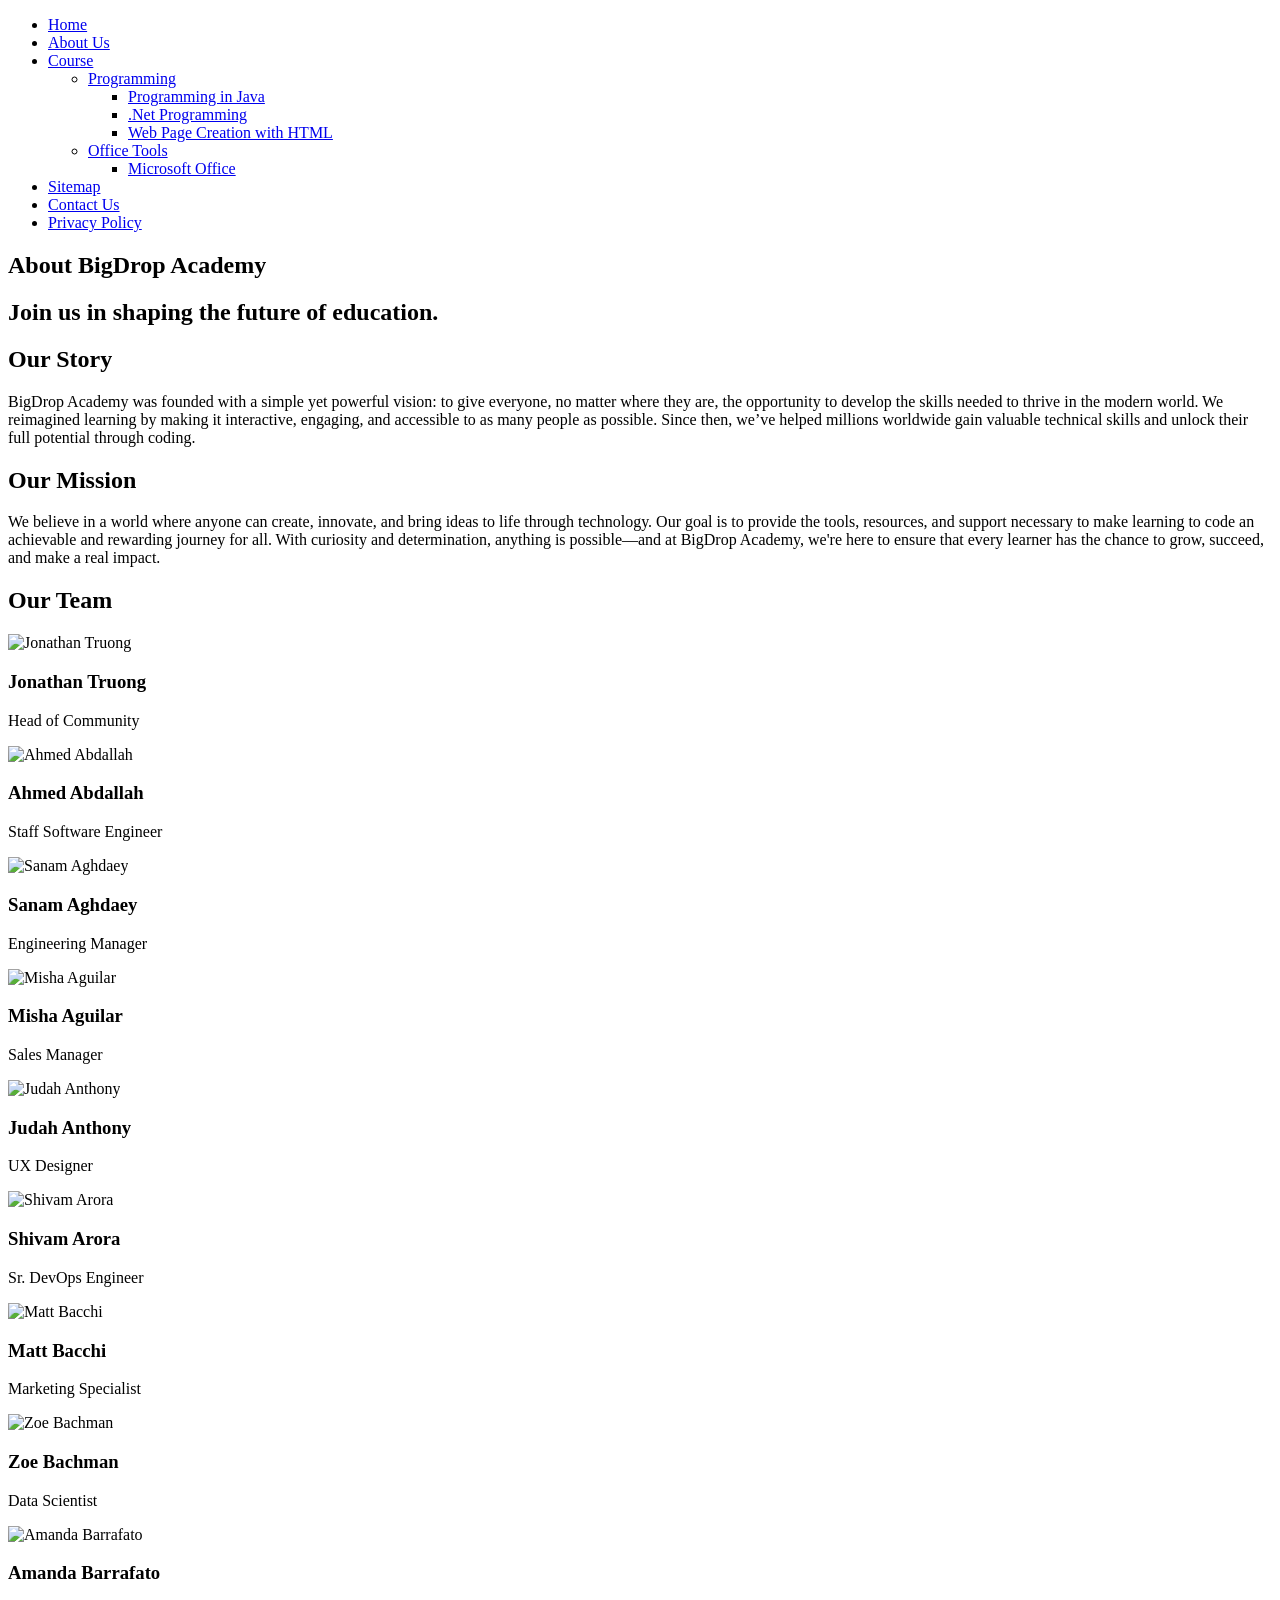
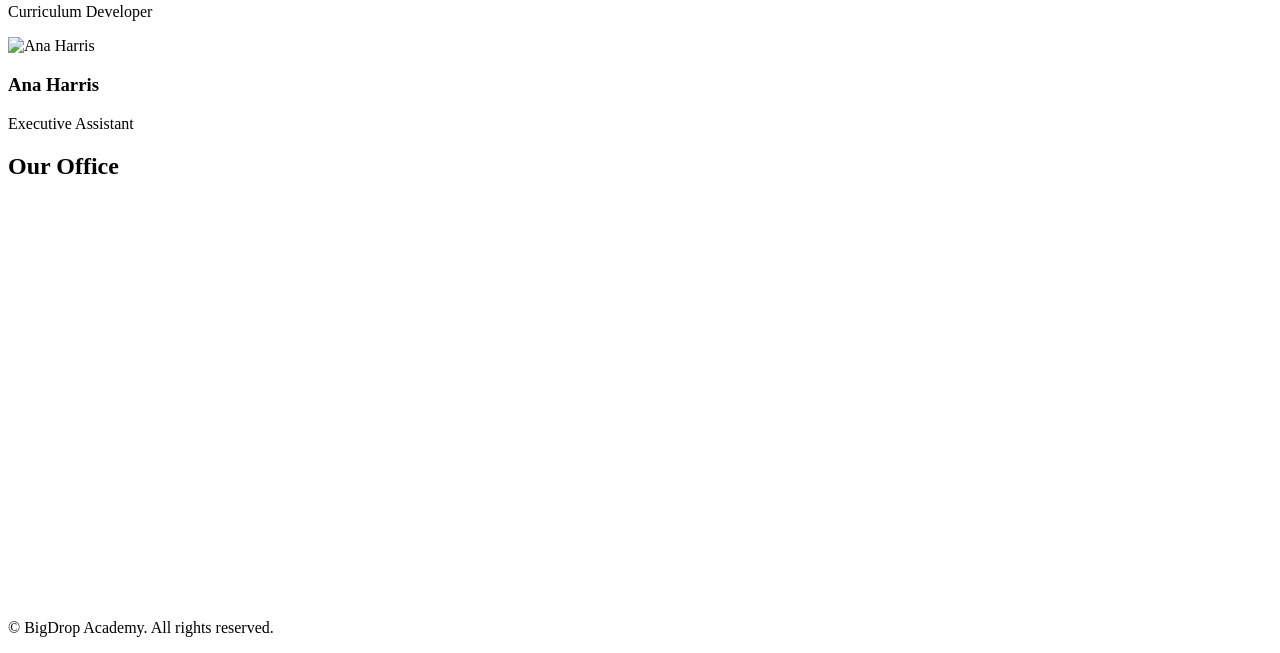
==== pages/about-us.html @ 1285312a "Reorganize project structure" ====
<!DOCTYPE html>
<html lang="en">

<head>
  <meta charset="UTF-8">
  <meta name="viewport" content="width=device-width, initial-scale=1.0">
  <title>About Us | BigDrop Academy</title>
  <link rel="stylesheet" href="styles.css">
</head>

<body>

  <header>
    <nav>
      <ul>
        <li><a href="index.html">Home</a></li>
        <li><a href="about-us.html">About Us</a></li>
        <li><a href="course-list.html">Course</a>
          <ul>
            <li><a href="course-list.html">Programming</a>
              <ul>
                <li><a href="java-course.html">Programming in Java</a></li>
                <li><a href="dotnet-course.html">.Net Programming</a></li>
                <li><a href="html-course.html">Web Page Creation with HTML</a></li>
              </ul>
            </li>
            <li><a href="course-list.html">Office Tools</a>
              <ul>
                <li><a href="#">Microsoft Office</a></li>
              </ul>
            </li>
          </ul>
        </li>
        <li><a href="sitemap.html">Sitemap</a></li>
        <li><a href="contact-us.html">Contact Us</a></li>
        <li><a href="privacy-policy.html">Privacy Policy</a></li>
      </ul>
    </nav>
  </header>

  <main>
    
    <section class="main-header">
      <h1>About BigDrop Academy</h1>
      <h2>Join us in shaping the future of education.</h2>
    </section>

    <section class="about-content">
      <div class="about-container">
        <!-- Our Story -->
        <div class="about-story" id="our-story">
          <h2>Our Story</h2>
          <p>BigDrop Academy was founded with a simple yet powerful vision: to give everyone, no matter where they are,
            the opportunity to develop the skills needed to thrive in the modern world. We reimagined learning by making
            it interactive, engaging, and accessible to as many people as possible. Since then, we’ve helped millions
            worldwide gain valuable technical skills and unlock their full potential through coding.</p>
        </div>

        <!-- Our Mission -->
        <div class="about-mission" id="our-mission">
          <h2>Our Mission</h2>
          <p>We believe in a world where anyone can create, innovate, and bring ideas to life through technology. Our
            goal is to provide the tools, resources, and support necessary to make learning to code an achievable and
            rewarding journey for all. With curiosity and determination, anything is possible—and at BigDrop Academy,
            we're here to ensure that every learner has the chance to grow, succeed, and make a real impact.</p>
        </div>
      </div>

      <!-- Our Team -->
      <div class="about-team" id="our-team">
        <h2>Our Team</h2>
        <div class="team-container">
          <div class="team-member">
            <img src="https://codeprty.github.io/academy/images/team1.jpg" alt="Jonathan Truong">
            <h3>Jonathan Truong</h3>
            <p>Head of Community</p>
          </div>
          <div class="team-member">
            <img src="https://codeprty.github.io/academy/images/team2.jpg" alt="Ahmed Abdallah">
            <h3>Ahmed Abdallah</h3>
            <p>Staff Software Engineer</p>
          </div>
          <div class="team-member">
            <img src="https://codeprty.github.io/academy/images/team3.jpg" alt="Sanam Aghdaey">
            <h3>Sanam Aghdaey</h3>
            <p>Engineering Manager</p>
          </div>
          <div class="team-member">
            <img src="https://codeprty.github.io/academy/images/team4.jpg" alt="Misha Aguilar">
            <h3>Misha Aguilar</h3>
            <p>Sales Manager</p>
          </div>
          <div class="team-member">
            <img src="https://codeprty.github.io/academy/images/team5.jpg" alt="Judah Anthony">
            <h3>Judah Anthony</h3>
            <p>UX Designer</p>
          </div>
          <div class="team-member">
            <img src="https://codeprty.github.io/academy/images/team6.jpg" alt="Shivam Arora">
            <h3>Shivam Arora</h3>
            <p>Sr. DevOps Engineer</p>
          </div>
          <div class="team-member">
            <img src="https://codeprty.github.io/academy/images/team7.jpg" alt="Matt Bacchi">
            <h3>Matt Bacchi</h3>
            <p>Marketing Specialist</p>
          </div>
          <div class="team-member">
            <img src="https://codeprty.github.io/academy/images/team8.jpg" alt="Zoe Bachman">
            <h3>Zoe Bachman</h3>
            <p>Data Scientist</p>
          </div>
          <div class="team-member">
            <img src="https://codeprty.github.io/academy/images/team9.jpg" alt="Amanda Barrafato">
            <h3>Amanda Barrafato</h3>
            <p>Curriculum Developer</p>
          </div>
          <div class="team-member">
            <img src="https://codeprty.github.io/academy/images/team10.jpg" alt="Ana Harris">
            <h3>Ana Harris</h3>
            <p>Executive Assistant</p>
          </div>
        </div>
      </div>
    </section>

    <!-- Our Location -->
    <section id="office-location">
      <h2>Our Office</h2>
      <div class="map-container">
        <iframe
          src="https://www.google.com/maps/embed?pb=!1m18!1m12!1m3!1d3971.9351263590847!2d100.32158757447539!3d5.426826834936176!2m3!1f0!2f0!3f0!3m2!1i1024!2i768!4f13.1!3m3!1m2!1s0x304ac3a170118c59%3A0x60f1644fb8a9685e!2sWawasan%20Open%20University!5e0!3m2!1sen!2smy!4v1740678207536!5m2!1sen!2smy"
          width="600" height="400" style="border:0;" allowfullscreen="" loading="lazy">
        </iframe>
      </div>
    </section>

  </main>

  <footer>
    <p>&copy; BigDrop Academy. All rights reserved.</p>
  </footer>

  <script src="https://code.jquery.com/jquery-3.6.0.min.js"></script>
  <script src="script.js"></script>
</body>

</html>
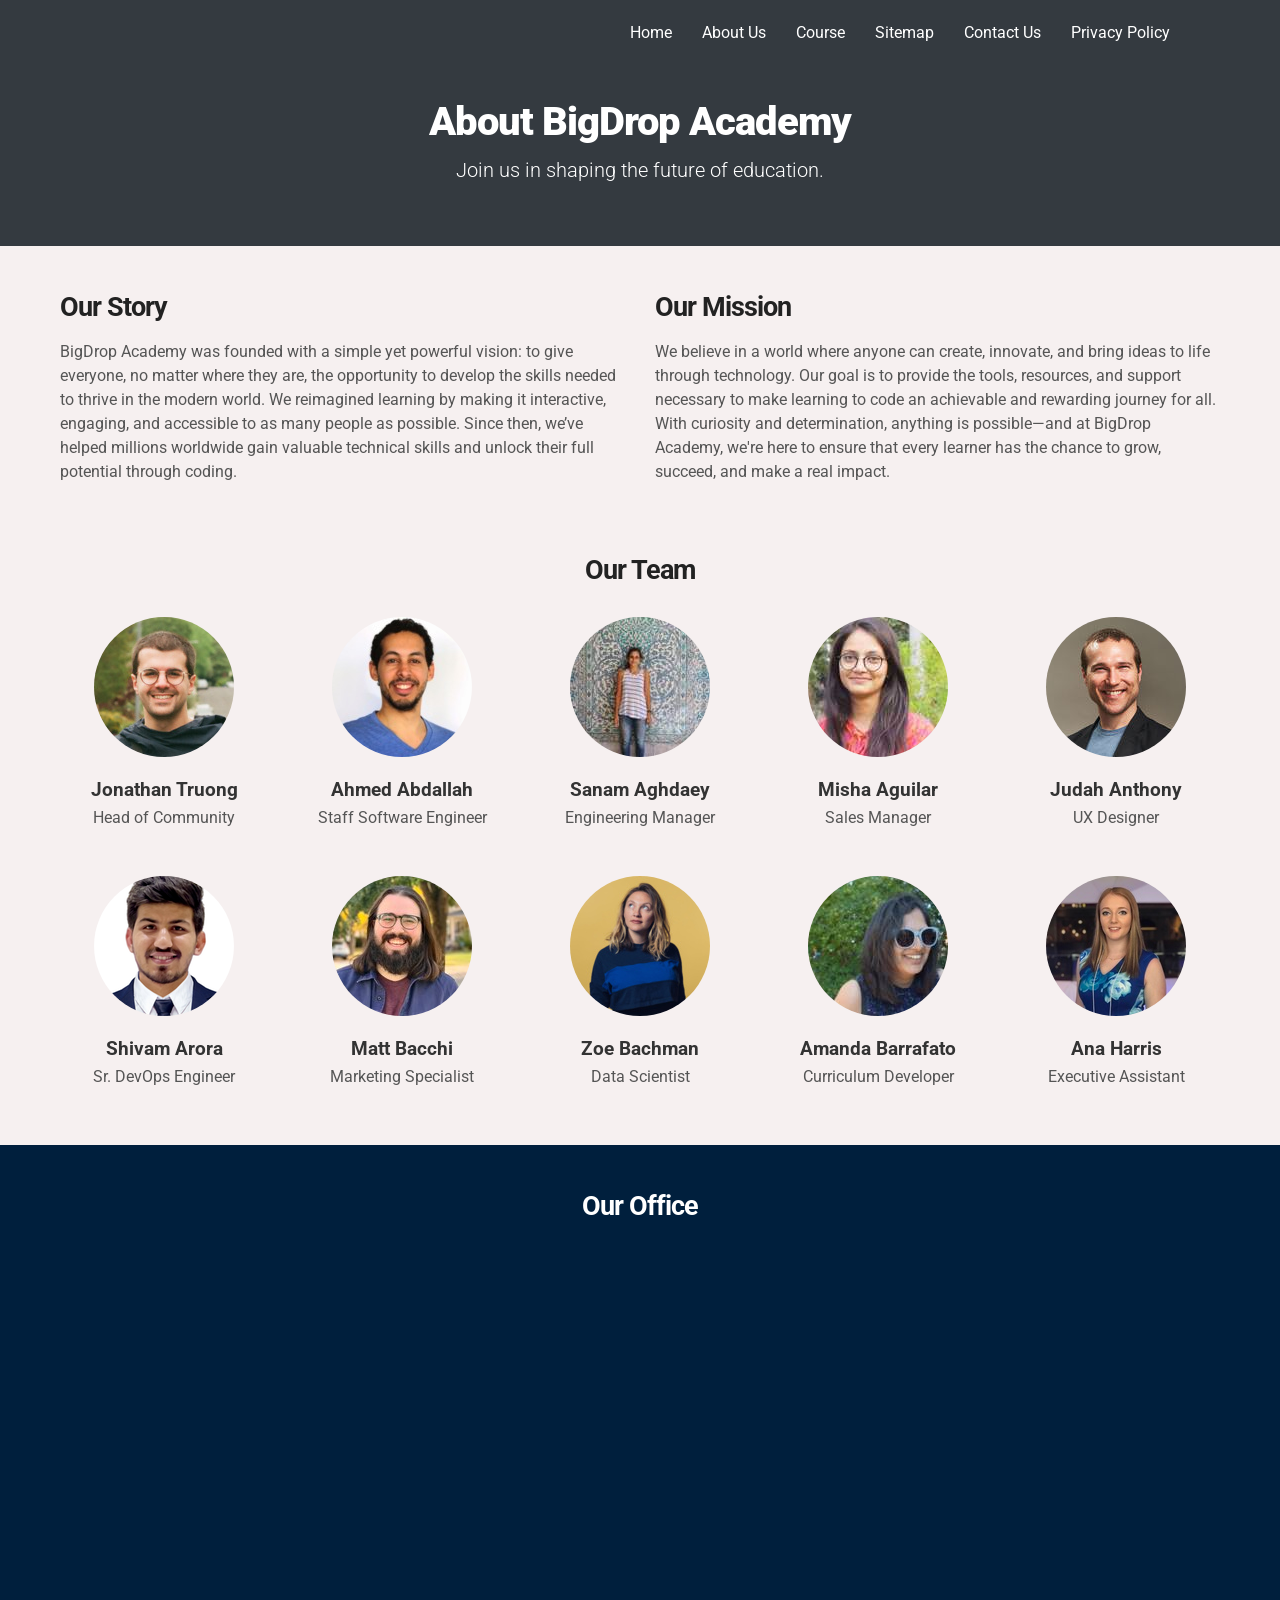
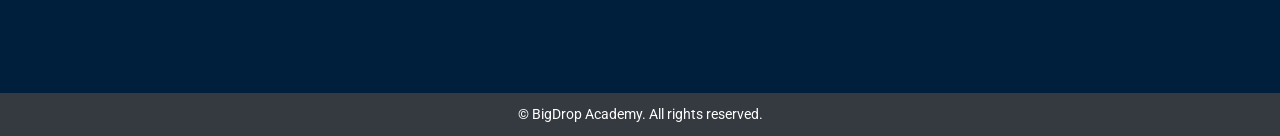
==== commit 6bebaf65: "Refactor pages directory structure and update paths" ====
--- a/pages/about-us.html
+++ b/pages/about-us.html
@@ -5,7 +5,7 @@
   <meta charset="UTF-8">
   <meta name="viewport" content="width=device-width, initial-scale=1.0">
   <title>About Us | BigDrop Academy</title>
-  <link rel="stylesheet" href="styles.css">
+  <link rel="stylesheet" href="../assets/css/styles.css">
 </head>
 
 <body>
@@ -13,27 +13,27 @@
   <header>
     <nav>
       <ul>
-        <li><a href="index.html">Home</a></li>
-        <li><a href="about-us.html">About Us</a></li>
-        <li><a href="course-list.html">Course</a>
+        <li><a href="../index.html">Home</a></li>
+        <li><a href="../pages/about-us.html">About Us</a></li>
+        <li><a href="../pages/course-list.html">Course</a>
           <ul>
-            <li><a href="course-list.html">Programming</a>
+            <li><a href="../pages/course-list.html">Programming</a>
               <ul>
-                <li><a href="java-course.html">Programming in Java</a></li>
-                <li><a href="dotnet-course.html">.Net Programming</a></li>
-                <li><a href="html-course.html">Web Page Creation with HTML</a></li>
+                <li><a href="../pages/java-course.html">Programming in Java</a></li>
+                <li><a href="../pages/dotnet-course.html">.Net Programming</a></li>
+                <li><a href="../pages/html-course.html">Web Page Creation with HTML</a></li>
               </ul>
             </li>
-            <li><a href="course-list.html">Office Tools</a>
+            <li><a href="../pages/course-list.html">Office Tools</a>
               <ul>
                 <li><a href="#">Microsoft Office</a></li>
               </ul>
             </li>
           </ul>
         </li>
-        <li><a href="sitemap.html">Sitemap</a></li>
-        <li><a href="contact-us.html">Contact Us</a></li>
-        <li><a href="privacy-policy.html">Privacy Policy</a></li>
+        <li><a href="../pages/sitemap.html">Sitemap</a></li>
+        <li><a href="../pages/contact-us.html">Contact Us</a></li>
+        <li><a href="../pages/privacy-policy.html">Privacy Policy</a></li>
       </ul>
     </nav>
   </header>
@@ -71,52 +71,52 @@
         <h2>Our Team</h2>
         <div class="team-container">
           <div class="team-member">
-            <img src="https://codeprty.github.io/academy/images/team1.jpg" alt="Jonathan Truong">
+            <img src="../assets/images/team1.jpg" alt="Jonathan Truong">
             <h3>Jonathan Truong</h3>
             <p>Head of Community</p>
           </div>
           <div class="team-member">
-            <img src="https://codeprty.github.io/academy/images/team2.jpg" alt="Ahmed Abdallah">
+            <img src="../assets/images/team2.jpg" alt="Ahmed Abdallah">
             <h3>Ahmed Abdallah</h3>
             <p>Staff Software Engineer</p>
           </div>
           <div class="team-member">
-            <img src="https://codeprty.github.io/academy/images/team3.jpg" alt="Sanam Aghdaey">
+            <img src="../assets/images/team3.jpg" alt="Sanam Aghdaey">
             <h3>Sanam Aghdaey</h3>
             <p>Engineering Manager</p>
           </div>
           <div class="team-member">
-            <img src="https://codeprty.github.io/academy/images/team4.jpg" alt="Misha Aguilar">
+            <img src="../assets/images/team4.jpg" alt="Misha Aguilar">
             <h3>Misha Aguilar</h3>
             <p>Sales Manager</p>
           </div>
           <div class="team-member">
-            <img src="https://codeprty.github.io/academy/images/team5.jpg" alt="Judah Anthony">
+            <img src="../assets/images/team5.jpg" alt="Judah Anthony">
             <h3>Judah Anthony</h3>
             <p>UX Designer</p>
           </div>
           <div class="team-member">
-            <img src="https://codeprty.github.io/academy/images/team6.jpg" alt="Shivam Arora">
+            <img src="../assets/images/team6.jpg" alt="Shivam Arora">
             <h3>Shivam Arora</h3>
             <p>Sr. DevOps Engineer</p>
           </div>
           <div class="team-member">
-            <img src="https://codeprty.github.io/academy/images/team7.jpg" alt="Matt Bacchi">
+            <img src="../assets/images/team7.jpg" alt="Matt Bacchi">
             <h3>Matt Bacchi</h3>
             <p>Marketing Specialist</p>
           </div>
           <div class="team-member">
-            <img src="https://codeprty.github.io/academy/images/team8.jpg" alt="Zoe Bachman">
+            <img src="../assets/images/team8.jpg" alt="Zoe Bachman">
             <h3>Zoe Bachman</h3>
             <p>Data Scientist</p>
           </div>
           <div class="team-member">
-            <img src="https://codeprty.github.io/academy/images/team9.jpg" alt="Amanda Barrafato">
+            <img src="../assets/images/team9.jpg" alt="Amanda Barrafato">
             <h3>Amanda Barrafato</h3>
             <p>Curriculum Developer</p>
           </div>
           <div class="team-member">
-            <img src="https://codeprty.github.io/academy/images/team10.jpg" alt="Ana Harris">
+            <img src="../assets/images/team10.jpg" alt="Ana Harris">
             <h3>Ana Harris</h3>
             <p>Executive Assistant</p>
           </div>
@@ -142,7 +142,7 @@
   </footer>
 
   <script src="https://code.jquery.com/jquery-3.6.0.min.js"></script>
-  <script src="script.js"></script>
+  <script src="../assets/js/script.js"></script>
 </body>
 
 </html>
--- a/assets/css/styles.css
+++ b/assets/css/styles.css
@@ -0,0 +1,1522 @@
+@import url("https://fonts.googleapis.com/css2?family=Roboto:wght@300;400;700&display=swap");
+
+/* Global Styles */
+* {
+  margin: 0;
+  padding: 0;
+  box-sizing: border-box;
+  font-family: "Roboto", sans-serif;
+}
+
+html,
+body {
+  min-height: 100vh;
+  display: flex;
+  flex-direction: column;
+  font-size: 16px;
+  line-height: 1.6;
+  background-color: #f6f0f0;
+  color: #333;
+}
+
+html {
+  scroll-behavior: smooth;
+  overflow-y: scroll;
+}
+
+main {
+  flex: 1;
+}
+
+/* Home Page */
+/* Header & Navigation */
+header {
+  position: fixed;
+  top: 0;
+  width: 100%;
+  background: #343a40;
+  padding: 10px 20px;
+  z-index: 1000;
+}
+
+nav {
+  display: flex;
+  justify-content: flex-end;
+  padding-right: 80px;
+}
+
+nav ul {
+  list-style: none;
+  display: flex;
+  gap: 10px;
+}
+
+nav ul li {
+  position: relative;
+}
+
+nav ul li a {
+  text-decoration: none;
+  color: white;
+  padding: 10px 10px;
+  display: inline-block;
+  transition: all 0.3s ease-in-out;
+}
+
+nav ul li a:hover {
+  background: #0099e6;
+  color: white;
+}
+
+/* Dropdown Styles */
+nav ul ul {
+  display: none;
+  position: absolute;
+  background: #495057;
+  top: 100%;
+  left: 0;
+  min-width: 200px;
+}
+
+nav ul ul li a {
+  display: block;
+  padding: 10px;
+  color: white;
+}
+
+nav ul li:hover>ul {
+  display: block;
+}
+
+nav ul ul ul {
+  top: 0;
+  left: 100%;
+}
+
+/* Main Header Section */
+.main-header {
+  text-align: center;
+  background: #343a40;
+  color: white;
+  padding: 90px 30px 40px;
+  width: 100%;
+  margin: 0 auto;
+}
+
+.main-header h1 {
+  font-size: 2.5rem;
+  font-weight: 900;
+  letter-spacing: -1px;
+}
+
+.main-header h2 {
+  font-size: 1.25rem;
+  font-weight: 300;
+  margin-bottom: 20px;
+}
+
+/* Call-to-Action Button Styling */
+.main-header button,
+.join-us-text button {
+  background: #e1ad01;
+  color: #343a40;
+  border: none;
+  padding: 14px 28px;
+  font-size: 18px;
+  font-weight: bold;
+  border-radius: 25px;
+  cursor: pointer;
+  transition: all 0.3s ease-in-out;
+}
+
+.main-header button:hover,
+.join-us-text button:hover {
+  background: #0099e6;
+  color: white;
+  transform: translateY(-3px);
+  box-shadow: 0px 8px 16px rgba(0, 0, 0, 0.3);
+}
+
+/* Why Learn Section */
+#why-learn {
+  text-align: center;
+  padding: 40px 20px;
+  display: grid;
+  grid-template-columns: repeat(2, 1fr);
+  gap: 20px;
+  max-width: 1000px;
+  margin: 0 auto;
+}
+
+#why-learn h2 {
+  grid-column: 1 / -1;
+  margin-bottom: 20px;
+  font-size: 2.2rem;
+  letter-spacing: -1px;
+}
+
+.image-item {
+  display: flex;
+  flex-direction: column;
+  align-items: center;
+  text-align: center;
+  padding: 15px;
+  background: #fafafa;
+  border-radius: 10px;
+  box-shadow: 0 4px 8px rgba(0, 0, 0, 0.1);
+}
+
+.image-gallery img {
+  width: 100%;
+  max-height: 180px;
+  object-fit: cover;
+  border-radius: 10px;
+}
+
+.image-text h3 {
+  font-size: 1.4rem;
+  font-weight: bold;
+  margin-top: 5px;
+  letter-spacing: -1px;
+}
+
+.image-text p {
+  font-size: 1rem;
+  line-height: 1.5;
+}
+
+/* Testimonials Section */
+#alumni-section {
+  padding: 40px 20px;
+  background-color: #001f3d;
+  text-align: center;
+  color: white;
+}
+
+#alumni-section h2 {
+  font-size: 2.2rem;
+  margin-bottom: 20px;
+  letter-spacing: -1px;
+}
+
+/* Testimonial Wrapper */
+.testimonial-wrapper {
+  overflow: hidden;
+  max-width: 600px;
+  margin: 0 auto;
+}
+
+/* Testimonial Container */
+.testimonial-container {
+  display: flex;
+  transition: transform 0.6s ease-in-out;
+  width: 300%;
+}
+
+/* Single Testimonial */
+.testimonial {
+  flex: 0 0 100%;
+  max-width: 600px;
+  display: flex;
+  align-items: center;
+  background: #fff;
+  padding: 20px;
+  border-radius: 10px;
+  box-shadow: 0 4px 8px rgba(0, 0, 0, 0.1);
+  margin-right: 15px;
+}
+
+/* Removes Extra Space from the Last Testimonial */
+.testimonial:last-child {
+  margin-right: 0;
+}
+
+/* Testimonial Image Styling */
+.testimonial img {
+  width: 150px;
+  height: 150px;
+  border-radius: 50%;
+  margin-right: 30px;
+}
+
+.testimonial-content h3 {
+  font-size: 1.2rem;
+  margin-bottom: 3px;
+  color: #333;
+}
+
+.testimonial-content h4 {
+  font-size: 1.3rem;
+  font-weight: normal;
+  margin-bottom: 3px;
+  color: #555;
+  letter-spacing: -1px;
+}
+
+.testimonial-content blockquote {
+  font-size: 1rem;
+  color: #555;
+  font-style: italic;
+}
+
+/* Join Us Section */
+#join-us {
+  padding: 40px 20px;
+  background-color: #f6f0f0;
+}
+
+.join-us-content {
+  display: flex;
+  align-items: center;
+  justify-content: space-between;
+  max-width: 1000px;
+  margin: 0 auto;
+}
+
+.join-us-image img {
+  max-width: 400px;
+  width: 100%;
+  height: auto;
+}
+
+.join-us-text {
+  max-width: 500px;
+  padding-left: 20px;
+}
+
+.join-us-text h2 {
+  font-size: 2.2rem;
+  margin-bottom: 0px;
+  letter-spacing: -1px;
+}
+
+.join-us-text p {
+  font-size: 1rem;
+  line-height: 1.6;
+  margin-bottom: 20px;
+}
+
+/* Footer */
+footer {
+  background-color: #343a40;
+  text-align: center;
+  padding: 10px 20px;
+  width: 100%;
+  position: relative;
+  z-index: 0;
+}
+
+footer p {
+  margin: 0;
+  color: white;
+}
+
+/* About Us Page */
+.about-page {
+  background-color: #fafdff;
+}
+
+.about-content {
+  max-width: 1200px;
+  margin: 0 auto;
+  padding: 40px 20px;
+}
+
+.about-container {
+  display: flex;
+  justify-content: space-between;
+  gap: 30px;
+}
+
+.about-story,
+.about-mission {
+  flex: 1;
+}
+
+.about-story h2,
+.about-mission h2 {
+  font-size: 1.7rem;
+  margin-bottom: 5px;
+  color: #222;
+  padding-bottom: 5px;
+  letter-spacing: -1px;
+}
+
+.about-story p,
+.about-mission p {
+  font-size: 1rem;
+  line-height: 1.5;
+  color: #555;
+}
+
+.about-team {
+  text-align: center;
+  margin-top: 50px;
+  width: 100%;
+}
+
+.about-team h2 {
+  font-size: 1.7rem;
+  margin-bottom: 20px;
+  color: #222;
+  padding-bottom: 5px;
+  letter-spacing: -1px;
+}
+
+.team-container {
+  display: grid;
+  grid-template-columns: repeat(5, 1fr);
+  gap: 30px;
+  justify-content: center;
+  align-items: center;
+}
+
+.team-member {
+  text-align: center;
+}
+
+.team-member img {
+  width: 140px;
+  height: 140px;
+  border-radius: 50%;
+  object-fit: cover;
+}
+
+.team-member h3 {
+  font-size: 1.2rem;
+  margin: 10px 0 0;
+}
+
+.team-member p {
+  font-size: 1rem;
+  color: #555;
+}
+
+.team-container .team-member:nth-child(n + 6) {
+  grid-column: span 1;
+}
+
+#office-location {
+  padding: 40px 20px;
+  background-color: #001f3d;
+  text-align: center;
+  color: white;
+}
+
+#office-location h2 {
+  font-size: 1.7rem;
+  margin-bottom: 20px;
+  padding-bottom: 5px;
+  letter-spacing: -1px;
+}
+
+.map-container {
+  display: flex;
+  justify-content: center;
+  align-items: center;
+}
+
+.map-container iframe {
+  width: 100%;
+  max-width: 900px;
+  height: 400px;
+}
+
+/* Sitemap Page */
+.sitemap-page {
+  background-color: #fafdff;
+}
+
+.sitemap-container {
+  max-width: 800px;
+  margin: 80px auto 40px;
+  padding: 20px;
+  text-align: center;
+}
+
+/* Sitemap Title (h1) */
+.sitemap-container h1 {
+  font-size: 2.5rem;
+  font-weight: 900;
+  letter-spacing: -1px;
+  color: #343a40;
+}
+
+/* Sitemap Subtitle (h2) */
+.sitemap-container h2 {
+  font-size: 1.25rem;
+  font-weight: 300;
+  color: #555;
+  margin-bottom: 20px;
+}
+
+/* Sitemap Main List */
+.sitemap-list {
+  display: flex;
+  flex-direction: column;
+  align-items: center;
+  gap: 30px;
+  list-style: none;
+  padding: 0;
+}
+
+/* Main Menu Styling */
+.sitemap-list>li {
+  font-size: 1.6rem;
+  font-weight: bold;
+  color: #343a40;
+  text-align: center;
+}
+
+/* Middle Section: About Us, Course, Contact */
+.sitemap-middle {
+  display: flex;
+  justify-content: center;
+  gap: 50px;
+}
+
+.sitemap-middle li {
+  font-size: 1.6rem;
+  font-weight: bold;
+  color: #343a40;
+  text-align: center;
+}
+
+/* Bottom Section: Privacy Policy */
+.sitemap-bottom {
+  text-align: center;
+  font-size: 1.6rem;
+  font-weight: bold;
+  color: #343a40;
+}
+
+/* Submenu Box Styling */
+.sitemap-list ul {
+  list-style-type: none;
+  padding: 2px 0;
+  margin-top: 5px;
+  background-color: #FBFBFB;
+  border-radius: 8px;
+  width: 100%;
+  max-width: 450px;
+  min-width: 350px;
+  text-align: center;
+}
+
+/* Submenu Items */
+.sitemap-list ul li {
+  font-size: 1rem;
+  font-weight: normal;
+  color: #003366;
+  padding: 4px 0;
+  width: 100%;
+}
+
+/* Links Styling */
+.sitemap-list a {
+  text-decoration: none;
+  color: #003366;
+  display: block;
+  width: 100%;
+  padding: 4px 0;
+  transition: background-color 0.3s ease-in-out, font-weight 0.3s ease-in-out,
+    transform 0.2s ease-in-out;
+}
+
+/* Hover Effect (Lift effect on submenu) */
+.sitemap-list a:hover {
+  background-color: #ffcccc;
+  font-weight: bold;
+  transform: translateY(-5px);
+}
+
+/* Contact Us Page */
+.contact-page {
+  background-color: #fafdff;
+  min-height: 100vh;
+  display: flex;
+  flex-direction: column;
+}
+
+/* Contact Us Title Section */
+.contact-title {
+  max-width: 800px;
+  margin: 80px auto 40px;
+  padding: 20px;
+  text-align: center;
+}
+
+.contact-title h1 {
+  font-size: 2.5rem;
+  font-weight: 900;
+  letter-spacing: -1px;
+  color: #343a40;
+}
+
+.contact-title h2 {
+  font-size: 1.25rem;
+  font-weight: 300;
+  color: #555;
+  margin-bottom: 20px;
+}
+
+/* Contact Form Styling */
+.contact-form {
+  max-width: 600px;
+  margin: -40px auto 50px;
+  padding: 20px;
+  background: #f8f9fa;
+  border-radius: 8px;
+  box-shadow: 0px 2px 4px rgba(0, 0, 0, 0.1);
+  border: 2px solid #ccc;
+}
+
+.contact-form {
+  flex-grow: 1;
+}
+
+.contact-form label {
+  display: flex;
+  align-items: center;
+  font-size: 16px;
+  font-weight: bold;
+  margin-top: 10px;
+  color: #333;
+  cursor: pointer;
+}
+
+.contact-form input,
+.contact-form select,
+.contact-form textarea {
+  width: 100%;
+  padding: 10px;
+  margin-top: 5px;
+  border: 1px solid #ccc;
+  border-radius: 5px;
+  font-size: 16px;
+}
+
+.contact-form textarea {
+  resize: none;
+}
+
+.contact-form input:focus,
+.contact-form select:focus,
+.contact-form textarea:focus {
+  border-color: #0073e6;
+  outline: none;
+}
+
+/* Submit Button */
+.contact-form button {
+  display: inline-block;
+  font-size: 16px;
+  font-weight: bold;
+  color: #0073e6;
+  background: transparent;
+  padding: 12px 20px;
+  border: 2px solid #0073e6;
+  border-radius: 5px;
+  cursor: pointer;
+  transition: all 0.3s ease-in-out;
+  width: 100%;
+  margin-top: 10px;
+}
+
+.contact-form button:hover {
+  background-color: #0073e6;
+  color: white;
+}
+
+/* Contact Information Styling */
+.contact-info {
+  width: 100%;
+  text-align: center;
+  background-color: #E5E3D4;
+  padding: 20px;
+  border-radius: 8px 8px 0 0;
+  position: relative;
+  z-index: 1;
+}
+
+.contact-info h3 {
+  font-size: 1.5rem;
+  color: #343a40;
+  letter-spacing: -1px;
+}
+
+.contact-info p {
+  font-size: 1rem;
+  color: #555;
+  margin-bottom: 0px;
+}
+
+.contact-info a {
+  color: #0099e6;
+  text-decoration: none;
+}
+
+.contact-info a:hover {
+  text-decoration: underline;
+}
+
+/* Privacy Policy Page */
+.privacy-policy-page {
+  background-color: #fafdff;
+}
+
+/* General container for content */
+.privacy-policy-container {
+  width: 100%;
+  max-width: 900px;
+  margin: 60px auto 20px auto;
+  padding: 0 20px;
+}
+
+/* Privacy Policy Content */
+#privacy-policy-main {
+  padding: 30px 0;
+}
+
+.privacy-policy-content {
+  background-color: #fff;
+  padding: 15px;
+  border-radius: 8px;
+  box-shadow: 0 4px 10px rgba(0, 0, 0, 0.1);
+}
+
+/* Section Titles */
+.section-title,
+.subsection-title {
+  font-size: 18px;
+  font-weight: bold;
+  color: #2c3e50;
+  margin-top: 30px;
+  margin-bottom: 10px;
+}
+
+/* Subsection Titles */
+.subsection-title {
+  font-size: 16px;
+  font-weight: bold;
+  margin-top: 25px;
+}
+
+/* Paragraphs */
+p,
+.intro {
+  font-size: 14px;
+  line-height: 1.6;
+  margin-bottom: 15px;
+  color: #2c3e50;
+}
+
+/* Title */
+#privacy-policy-title {
+  font-size: 25px;
+  font-weight: bold;
+  margin-bottom: 5px;
+  color: #2c3e50;
+  letter-spacing: -1px;
+}
+
+/* Last revised date */
+.last-revised {
+  font-size: 12px;
+  color: #7f8c8d;
+  margin-bottom: 20px;
+}
+
+/* Intro text links */
+.intro a {
+  color: #2980b9;
+  text-decoration: none;
+}
+
+.intro a:hover {
+  text-decoration: underline;
+}
+
+/* Course Page */
+.course-page {
+  background-color: #ffffff;
+}
+
+#course-header-img {
+  display: block;
+  margin: 100px auto 10px;
+  max-width: 250px;
+  height: 200px;
+}
+
+#course-title {
+  margin-top: 10px;
+  margin-bottom: 40px;
+  text-align: center;
+  font-size: 2.5em;
+  font-weight: 900;
+  letter-spacing: -1px;
+  color: #333;
+}
+
+.tab-menu {
+  display: flex;
+  justify-content: center;
+  align-items: center;
+  margin: 20px auto;
+  background-color: #e3e3e3;
+  width: fit-content;
+}
+
+.tab-menu .tab-button {
+  flex: 1;
+  border: none;
+  text-decoration: none;
+  padding: 10px 60px;
+  background-color: #e3e3e3;
+  color: #333;
+  text-align: center;
+  font-weight: 600;
+  transition: background 0.3s ease;
+  cursor: pointer;
+}
+
+.tab-menu .tab-button:hover {
+  background-color: #e1ad01;
+}
+
+/* Adjust active tab */
+.tab-menu .tab-button.active {
+  background-color: #c89600;
+  color: white;
+}
+
+.tab-content.active {
+  display: block;
+}
+
+/* General Styling for Tab Content */
+.tab-content {
+  display: none;
+  color: #333;
+  padding: 20px;
+  line-height: 1.6;
+}
+
+/* Heading Styling for All Sections */
+.tab-content h2 {
+  font-size: 2rem;
+  color: #333;
+  margin-bottom: 15px;
+  border-bottom: 3px solid #333;
+  padding-bottom: 5px;
+  text-align: center;
+  max-width: 800px;
+  margin-left: auto;
+  margin-right: auto;
+}
+
+.tab-content h3 {
+  font-size: 22px;
+  color: #0073e6;
+  margin-top: 20px;
+  margin-bottom: 10px;
+  border-left: 5px solid #0073e6;
+  padding-left: 10px;
+}
+
+/* Paragraph Styling */
+.tab-content p {
+  font-size: 16px;
+  margin-bottom: 15px;
+}
+
+#enquiry p {
+  font-size: 16px;
+  margin-bottom: 15px;
+  color: #333;
+  line-height: 1.6;
+  max-width: 800px;
+  margin-left: auto;
+  margin-right: auto;
+}
+
+/* List Styling */
+.tab-content ul {
+  list-style-type: none;
+  padding: 0;
+}
+
+.tab-content ul li {
+  font-size: 16px;
+  padding-left: 25px;
+  position: relative;
+  margin-bottom: 8px;
+}
+
+.tab-content ul li::before {
+  content: "✔";
+  color: #28a745;
+  font-weight: bold;
+  position: absolute;
+  left: 0;
+  font-size: 18px;
+}
+
+/* Override checkmark for ul with class "bullet" */
+.tab-content ul.bullet li::before {
+  content: "•";
+  color: inherit;
+  font-size: 16px;
+  font-weight: normal;
+}
+
+/* Section Styling */
+.section {
+  background: #f8f9fa;
+  padding: 15px;
+  border-radius: 8px;
+  margin: 20px auto;
+  box-shadow: 0px 2px 4px rgba(0, 0, 0, 0.1);
+  max-width: 800px;
+  text-align: left;
+}
+
+#duration a {
+  display: inline-block;
+  font-size: 16px;
+  font-weight: bold;
+  color: #0073e6;
+  text-decoration: none;
+  padding: 10px 15px;
+  border: 2px solid #0073e6;
+  border-radius: 5px;
+  transition: all 0.3s ease-in-out;
+}
+
+#duration a:hover {
+  background-color: #0073e6;
+  color: white;
+}
+
+/* Registration Form Styling */
+#registration {
+  max-width: 600px;
+  margin: 0 auto;
+  padding: 20px;
+}
+
+#registration h3 {
+  text-align: center;
+  font-size: 24px;
+  color: #333;
+  margin-bottom: 15px;
+  text-transform: uppercase;
+  border-bottom: 3px solid #333;
+  padding-bottom: 5px;
+}
+
+#registration form {
+  display: flex;
+  flex-direction: column;
+  background: #f8f9fa;
+  padding: 20px;
+  border-radius: 8px;
+  box-shadow: 0px 2px 4px rgba(0, 0, 0, 0.1);
+  border: 2px solid #ccc;
+}
+
+#registration label {
+  display: flex;
+  align-items: center;
+  font-size: 16px;
+  font-weight: bold;
+  margin-top: 10px;
+  color: #333;
+  cursor: pointer;
+}
+
+#registration input,
+#registration select,
+#registration textarea {
+  width: 100%;
+  padding: 10px;
+  margin-top: 5px;
+  border: 1px solid #ccc;
+  border-radius: 5px;
+  font-size: 16px;
+}
+
+#registration textarea {
+  resize: none;
+}
+
+#registration input:focus,
+#registration select:focus,
+#registration textarea:focus {
+  border-color: #0073e6;
+  outline: none;
+}
+
+/* Terms & Conditions Checkbox */
+#registration .terms-container {
+  display: flex;
+  align-items: center;
+  gap: 8px;
+}
+
+.terms-container a {
+  display: inline-block;
+  margin-left: 4px;
+}
+
+#registration .terms-container label {
+  position: relative;
+  top: -5px;
+  font-size: 0.8rem;
+  white-space: nowrap;
+}
+
+#registration input[type="checkbox"] {
+  width: 16px;
+  height: 16px;
+  accent-color: #0073e6;
+  margin: 0;
+}
+
+/* Link inside Terms & Conditions */
+#registration .terms-container a {
+  color: #0073e6;
+  text-decoration: none;
+}
+
+#registration .terms-container a:hover {
+  text-decoration: underline;
+}
+
+/* Submit Button */
+#registration button {
+  display: inline-block;
+  font-size: 16px;
+  font-weight: bold;
+  color: #0073e6;
+  background: transparent;
+  padding: 10px 15px;
+  border: 2px solid #0073e6;
+  border-radius: 5px;
+  cursor: pointer;
+  transition: all 0.3s ease-in-out;
+}
+
+#registration button:hover {
+  background-color: #0073e6;
+  color: white;
+}
+
+/* Toggle Sections */
+.toggle-title {
+  cursor: pointer;
+  font-size: 18px;
+  font-weight: bold;
+  background: #f4f4f4;
+  padding: 10px;
+  border-radius: 5px;
+  display: flex;
+  justify-content: space-between;
+  align-items: center;
+}
+
+.toggle-icon {
+  font-size: 20px;
+  font-weight: bold;
+  color: #0073e6;
+}
+
+/* Course Schedule Page */
+/* Weekly Schedule Table */
+.schedule-table {
+  width: 100%;
+  border-collapse: collapse;
+  margin-top: 20px;
+  background-color: #ffffff;
+  box-shadow: 0px 2px 4px rgba(0, 0, 0, 0.1);
+  border-radius: 8px;
+  overflow: hidden;
+  border: 2px solid #ddd;
+}
+
+/* Table Header */
+.schedule-table thead {
+  background-color: #0073e6;
+  color: #ffffff;
+  text-align: left;
+}
+
+.schedule-table th {
+  padding: 12px;
+  font-size: 16px;
+  font-weight: bold;
+  border-right: 2px solid #ffffff;
+}
+
+/* Table Rows */
+.schedule-table tbody tr {
+  border-bottom: 1px solid #ddd;
+  transition: background 0.3s ease;
+}
+
+.schedule-table tbody tr:nth-child(even) {
+  background-color: #f8f9fa;
+}
+
+.schedule-table tbody tr:hover {
+  background-color: #e3f2fd;
+}
+
+/* Table Data Cells */
+.schedule-table td {
+  padding: 12px;
+  font-size: 15px;
+  color: #333;
+  vertical-align: top;
+  border-right: 2px solid #ddd;
+}
+
+/* Remove right border for last column to avoid double borders */
+.schedule-table th:last-child,
+.schedule-table td:last-child {
+  border-right: none;
+}
+
+/* Styling the Bullet Point Lists Inside the Table */
+.schedule-table ul.bullet {
+  padding-left: 20px;
+}
+
+.schedule-table ul.bullet li {
+  font-size: 15px;
+  line-height: 1.5;
+  margin-bottom: 5px;
+  position: relative;
+  padding-left: 15px;
+  color: #333;
+}
+
+.schedule-table ul.bullet li::before {
+  content: "•";
+  color: #333;
+  font-size: 18px;
+  font-weight: bold;
+  position: absolute;
+  left: 0;
+}
+
+.tab-content ul.no-style {
+  list-style-type: none;
+  padding-left: 0;
+  margin-left: 0;
+}
+
+.tab-content ul.no-style li {
+  padding-left: 0;
+  margin-left: 0;
+}
+
+.tab-content ul.no-style li::before {
+  content: none;
+}
+
+/* Course Listing Page */
+.course-listing-container {
+  max-width: 1100px;
+  margin: 40px auto;
+  padding: 0 20px;
+  text-align: center;
+}
+
+.course-title h1 {
+  font-size: 2.5rem;
+  font-weight: 900;
+  letter-spacing: -1px;
+  color: #343a40;
+  margin: 100px auto 40px;
+  text-align: center;
+  letter-spacing: -1px;
+}
+
+/* Search Bar */
+.search-bar input {
+  width: 100%;
+  max-width: 400px;
+  padding: 10px;
+  border: 1px solid #ccc;
+  border-radius: 5px;
+  font-size: 16px;
+}
+
+/* Course Category Filters */
+.tab-menu .filter-button {
+  flex: 1;
+  border: none;
+  text-decoration: none;
+  padding: 10px 60px;
+  background-color: #e3e3e3;
+  color: #333;
+  text-align: center;
+  font-weight: 600;
+  transition: background 0.3s ease;
+  cursor: pointer;
+}
+
+.tab-menu .filter-button:hover {
+  background-color: #e1ad01;
+}
+
+.tab-menu .filter-button.active {
+  background-color: #c89600;
+  color: white;
+}
+
+/* Course Grid */
+.course-grid {
+  display: grid;
+  grid-template-columns: repeat(auto-fit, minmax(250px, 1fr));
+  gap: 20px;
+  margin-top: 20px;
+}
+
+/* Course Item */
+.course-item {
+  background: #fff;
+  padding: 15px;
+  border-radius: 10px;
+  box-shadow: 0 4px 8px rgba(0, 0, 0, 0.1);
+  text-align: center;
+}
+
+.course-item img {
+  width: 100%;
+  max-height: 150px;
+  border-radius: 8px;
+  object-fit: cover;
+}
+
+.course-item h2 {
+  font-size: 18px;
+  color: #2c3e50;
+  margin: 10px 0;
+}
+
+.course-item p {
+  font-size: 14px;
+  color: #7f8c8d;
+  margin-bottom: 15px;
+}
+
+/* Learn More Button */
+.btn {
+  display: inline-block;
+  background: #27ae60;
+  color: white;
+  padding: 8px 12px;
+  border-radius: 5px;
+  text-decoration: none;
+  font-size: 14px;
+}
+
+.btn:hover {
+  background: #218c53;
+}
+
+.course-item img {
+  width: 100%;
+  max-width: 200px;
+  height: auto;
+  border-radius: 8px;
+  object-fit: contain;
+  display: block;
+  margin: 0 auto;
+}
+
+/* Thank You page */
+.thank-you-page {
+  display: flex;
+  flex-direction: column;
+  justify-content: center;
+  align-items: center;
+  height: 70vh;
+  text-align: center;
+}
+
+/* Styling the Main Message */
+#thank-you-title {
+  font-size: 32px;
+  font-weight: bold;
+  color: #2c3e50;
+  margin-bottom: 10px;
+}
+
+/* Styling the Subtext */
+#thank-you-subtitle {
+  font-size: 20px;
+  color: #34495e;
+  font-weight: 500;
+}
+
+/* Lead Registration Page Styling */
+.lead-title {
+  max-width: 800px;
+  margin: 80px auto 40px;
+  padding: 20px;
+  text-align: center;
+}
+
+.lead-title h1 {
+  font-size: 2.5rem;
+  font-weight: 900;
+  letter-spacing: -1px;
+  color: #343a40;
+}
+
+.lead-title h2 {
+  font-size: 1.25rem;
+  font-weight: 300;
+  color: #555;
+  margin-bottom: 20px;
+}
+
+/* Lead Registration Form Styling */
+.registration-form {
+  max-width: 600px;
+  margin: -40px auto 50px;
+  padding: 20px;
+  background: #f8f9fa;
+  border-radius: 8px;
+  box-shadow: 0px 2px 4px rgba(0, 0, 0, 0.1);
+  border: 2px solid #ccc;
+}
+
+.registration-form label {
+  display: flex;
+  align-items: center;
+  font-size: 16px;
+  font-weight: bold;
+  margin-top: 10px;
+  color: #333;
+  cursor: pointer;
+}
+
+.registration-form input,
+.registration-form select,
+.registration-form textarea {
+  width: 100%;
+  padding: 10px;
+  margin-top: 5px;
+  border: 1px solid #ccc;
+  border-radius: 5px;
+  font-size: 16px;
+}
+
+.registration-form textarea {
+  resize: none;
+}
+
+.registration-form input:focus,
+.registration-form select:focus,
+.registration-form textarea:focus {
+  border-color: #0073e6;
+  outline: none;
+}
+
+.terms-container {
+  display: flex;
+  align-items: center;
+  gap: 6px;
+  width: 100%;
+}
+
+/* Adjusts the label text size and alignment */
+.terms-container label {
+  font-size: 0.8rem;
+  line-height: 1.2;
+  cursor: pointer;
+  display: flex;
+  align-items: center;
+  margin-top: 1px;
+}
+
+
+/* Ensure checkbox stays aligned */
+.terms-container input[type="checkbox"] {
+  width: 16px;
+  height: 16px;
+  accent-color: #0073e6;
+  margin: 0;
+  vertical-align: middle;
+}
+
+/* Submit Button */
+.registration-form button {
+  display: inline-block;
+  font-size: 16px;
+  font-weight: bold;
+  color: #0073e6;
+  background: transparent;
+  padding: 12px 20px;
+  border: 2px solid #0073e6;
+  border-radius: 5px;
+  cursor: pointer;
+  transition: all 0.3s ease-in-out;
+  width: 100%;
+  margin-top: 10px;
+}
+
+.registration-form button:hover {
+  background-color: #0073e6;
+  color: white;
+}
+
+/* Error message styling */
+.error {
+  color: red;
+  font-size: 0.8rem;
+  font-weight: bold;
+  margin-top: 5px;
+  display: block;
+  clear: both;
+}
+
+/* Admin page */
+.admin-container h1 {
+  font-size: 2.5rem;
+  font-weight: bold;
+  color: #333;
+  text-align: center;
+  margin-top: 100px;
+  margin-bottom: 20px;
+}
+
+/* Center the Search Box */
+.search-container {
+  text-align: center;
+  margin: 0 auto;
+}
+
+.search-bar {
+  display: inline-block;
+  width: 100%;
+  max-width: 400px;
+  padding: 10px;
+  font-size: 16px;
+  border: 1px solid #ccc;
+  border-radius: 5px;
+}
+
+/* Table Container */
+.table-container {
+  overflow-x: auto;
+  margin-top: 20px;
+  display: flex;
+  justify-content: center;
+}
+
+/* Table */
+.table-container table {
+  width: 80%;
+  border-collapse: collapse;
+  border: 1px solid #ccc;
+  background-color: white;
+}
+
+/* Table Header */
+.table-container thead {
+  background-color: #0073e6;
+  color: white;
+}
+
+.table-container th {
+  padding: 10px;
+  font-size: 14px;
+  font-weight: bold;
+  text-align: center;
+  border: 1px solid #ccc;
+  white-space: nowrap;
+}
+
+/* Table Body */
+.table-container td {
+  padding: 8px;
+  font-size: 14px;
+  border: 1px solid #ccc;
+  text-align: left;
+  white-space: nowrap;
+}
+
+/* Allow Wrapping in Course & Comments */
+.table-container td:nth-child(5),
+.table-container td:nth-child(9) {
+  white-space: normal;
+  word-break: break-word;
+  max-width: 200px;
+}
+
+/* Alternating Row Colors */
+.table-container tbody tr:nth-child(even) {
+  background-color: #f9f9f9;
+}
+
+/* Edit Button (Green) */
+.edit-btn {
+  background-color: #28a745;
+  color: white;
+  border: none;
+  padding: 6px 12px;
+  font-size: 14px;
+  border-radius: 4px;
+  cursor: pointer;
+  transition: background-color 0.2s ease;
+}
+
+.edit-btn:hover {
+  background-color: #218838;
+}
+
+/* Delete Button (Darker Red) */
+.delete-btn {
+  background-color: #b22222;
+  color: white;
+  border: none;
+  padding: 6px 12px;
+  font-size: 14px;
+  border-radius: 4px;
+  cursor: pointer;
+  transition: background-color 0.2s ease;
+}
+
+.delete-btn:hover {
+  background-color: #8b0000;
+}
+
+/* Add Lead Button - Right Aligned */
+.add-button-container {
+  display: flex;
+  justify-content: flex-end;
+  margin-top: 10px;
+  padding-right: 10%;
+}
+
+.add-btn {
+  background-color: white;
+  color: #0073e6;
+  border: 2px solid #0073e6;
+  padding: 6px 12px;
+  font-size: 14px;
+  border-radius: 4px;
+  cursor: pointer;
+  transition: all 0.2s ease;
+}
+
+.add-btn:hover {
+  background-color: #0073e6;
+  color: white;
+}
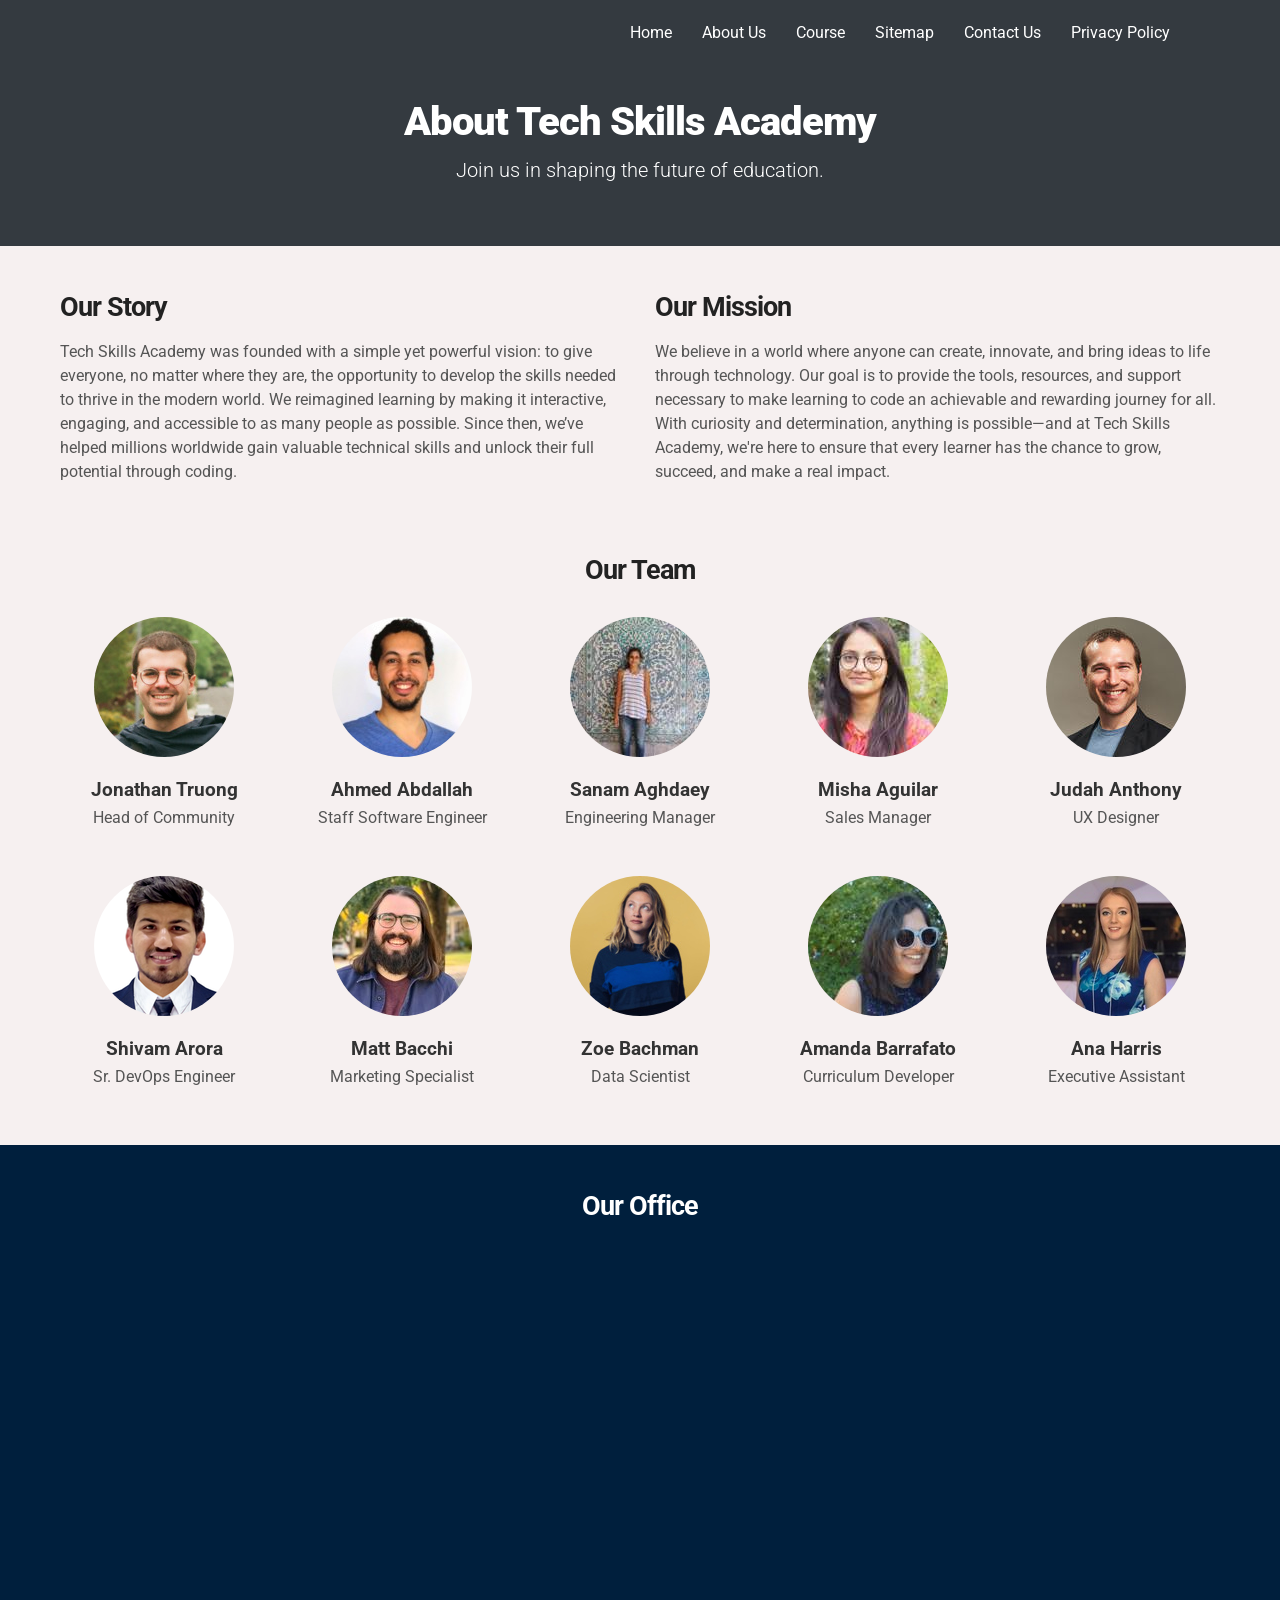
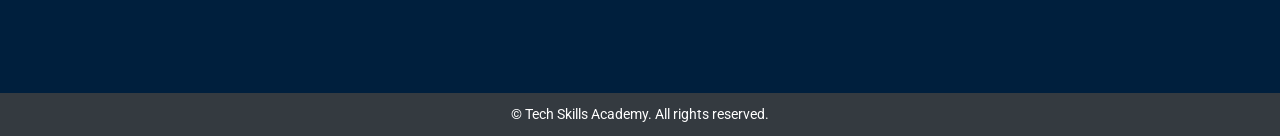
==== commit 6d85f141: "Rename BigDrop to Tech Skills" ====
--- a/pages/about-us.html
+++ b/pages/about-us.html
@@ -4,7 +4,7 @@
 <head>
   <meta charset="UTF-8">
   <meta name="viewport" content="width=device-width, initial-scale=1.0">
-  <title>About Us | BigDrop Academy</title>
+  <title>About Us | Tech Skills Academy</title>
   <link rel="stylesheet" href="../assets/css/styles.css">
 </head>
 
@@ -41,7 +41,7 @@
   <main>
     
     <section class="main-header">
-      <h1>About BigDrop Academy</h1>
+      <h1>About Tech Skills Academy</h1>
       <h2>Join us in shaping the future of education.</h2>
     </section>
 
@@ -50,7 +50,7 @@
         <!-- Our Story -->
         <div class="about-story" id="our-story">
           <h2>Our Story</h2>
-          <p>BigDrop Academy was founded with a simple yet powerful vision: to give everyone, no matter where they are,
+          <p>Tech Skills Academy was founded with a simple yet powerful vision: to give everyone, no matter where they are,
             the opportunity to develop the skills needed to thrive in the modern world. We reimagined learning by making
             it interactive, engaging, and accessible to as many people as possible. Since then, we’ve helped millions
             worldwide gain valuable technical skills and unlock their full potential through coding.</p>
@@ -61,7 +61,7 @@
           <h2>Our Mission</h2>
           <p>We believe in a world where anyone can create, innovate, and bring ideas to life through technology. Our
             goal is to provide the tools, resources, and support necessary to make learning to code an achievable and
-            rewarding journey for all. With curiosity and determination, anything is possible—and at BigDrop Academy,
+            rewarding journey for all. With curiosity and determination, anything is possible—and at Tech Skills Academy,
             we're here to ensure that every learner has the chance to grow, succeed, and make a real impact.</p>
         </div>
       </div>
@@ -138,7 +138,7 @@
   </main>
 
   <footer>
-    <p>&copy; BigDrop Academy. All rights reserved.</p>
+    <p>&copy; Tech Skills Academy. All rights reserved.</p>
   </footer>
 
   <script src="https://code.jquery.com/jquery-3.6.0.min.js"></script>
